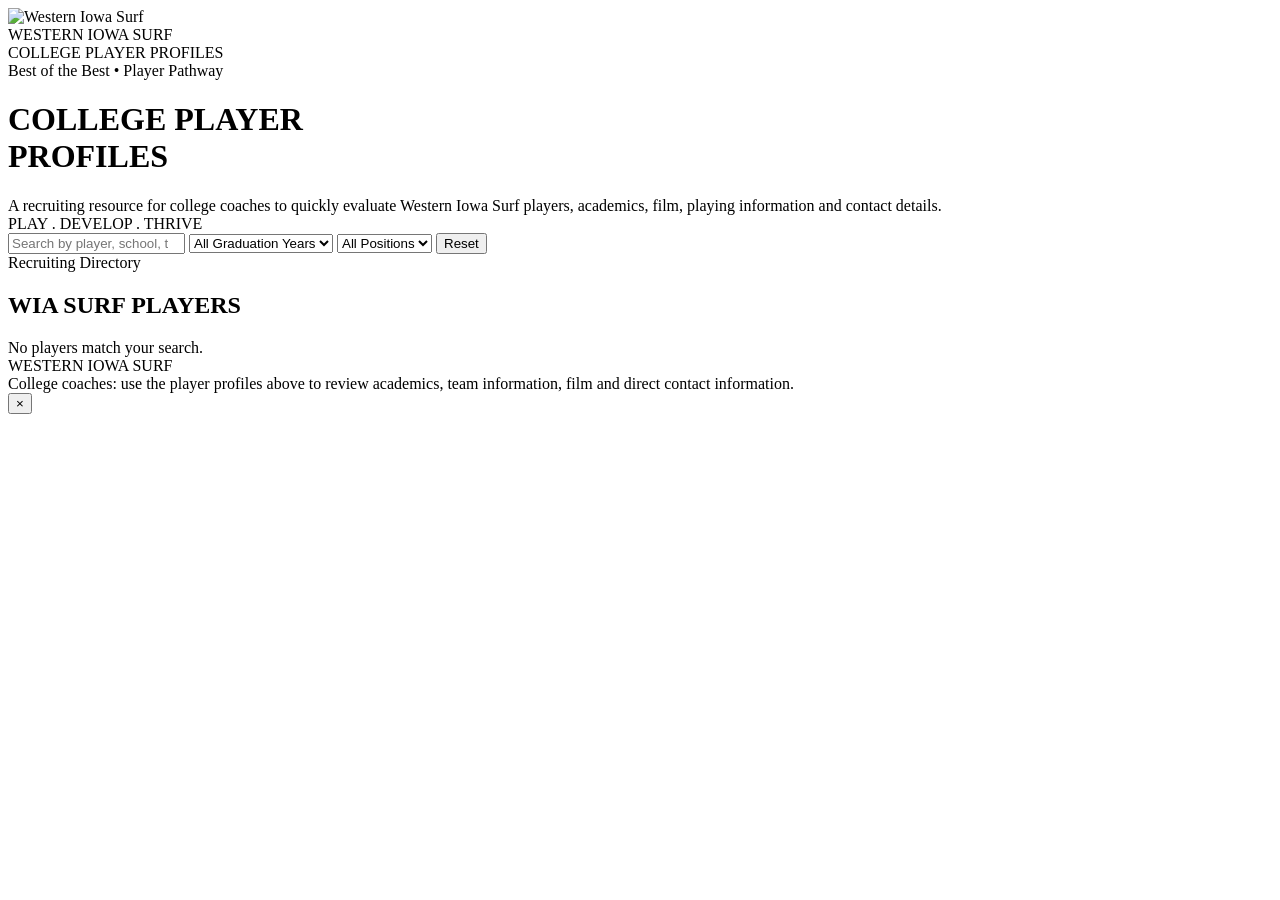
==== index.html @ 4f813269 "Add files via upload" ====
<!DOCTYPE html>
<html lang="en">
<head>
<meta charset="UTF-8">
<meta name="viewport" content="width=device-width, initial-scale=1.0">
<title>Western Iowa Surf | College Player Profiles</title>
<link rel="stylesheet" href="css/style.css">
</head>
<body>

<header class="hero">
  <div class="hero-inner">
    <div class="brand">
      <img class="brand-logo"
        src="https://westerniowasurf.com/wp-content/uploads/2022/02/SURF-WAVE-BLACK-SQUARE-300x300-1-150x150.png"
        alt="Western Iowa Surf">
      <div>
        <div class="brand-name">WESTERN IOWA SURF</div>
        <div class="brand-sub">COLLEGE PLAYER PROFILES</div>
      </div>
    </div>

    <div class="eyebrow">Best of the Best • Player Pathway</div>
    <h1>COLLEGE <span>PLAYER</span><br>PROFILES</h1>
    <div class="hero-copy">
      A recruiting resource for college coaches to quickly evaluate Western Iowa Surf players,
      academics, film, playing information and contact details.
    </div>
    <div class="hero-tagline">PLAY . <span>DEVELOP</span> . THRIVE</div>
  </div>
</header>

<main class="container">
  <div class="controls">
    <input id="search" class="control" type="search" placeholder="Search by player, school, team...">
    <select id="year" class="control">
      <option value="">All Graduation Years</option>
    </select>
    <select id="position" class="control">
      <option value="">All Positions</option>
    </select>
    <button class="btn btn-secondary" onclick="clearFilters()">Reset</button>
  </div>

  <section class="section">
    <div class="section-head">
      <div>
        <div class="eyebrow">Recruiting Directory</div>
        <h2 class="section-title">WIA SURF <span>PLAYERS</span></h2>
      </div>
      <div id="results" class="results"></div>
    </div>

    <div id="playerGrid" class="grid"></div>
    <div id="empty" class="empty">No players match your search.</div>
  </section>
</main>

<footer class="footer">
  <div class="container footer-inner">
    <div class="footer-brand">WESTERN IOWA <span>SURF</span></div>
    <div class="footer-note">
      College coaches: use the player profiles above to review academics, team information,
      film and direct contact information.
    </div>
  </div>
</footer>

<div id="modal" class="modal" onclick="closeModal(event)">
  <div class="modal-box" onclick="event.stopPropagation()">
    <div class="modal-head">
      <div class="modal-head-left">
        <div id="modalAvatarWrap"></div>
        <div>
          <div id="modalName" class="modal-name"></div>
          <div id="modalMeta" class="modal-meta"></div>
        </div>
      </div>
      <button class="close" onclick="hideModal()">×</button>
    </div>
    <div id="modalContent" class="modal-content"></div>
  </div>
</div>

<script src="js/players.js"></script>
<script src="js/app.js"></script>
</body>
</html>
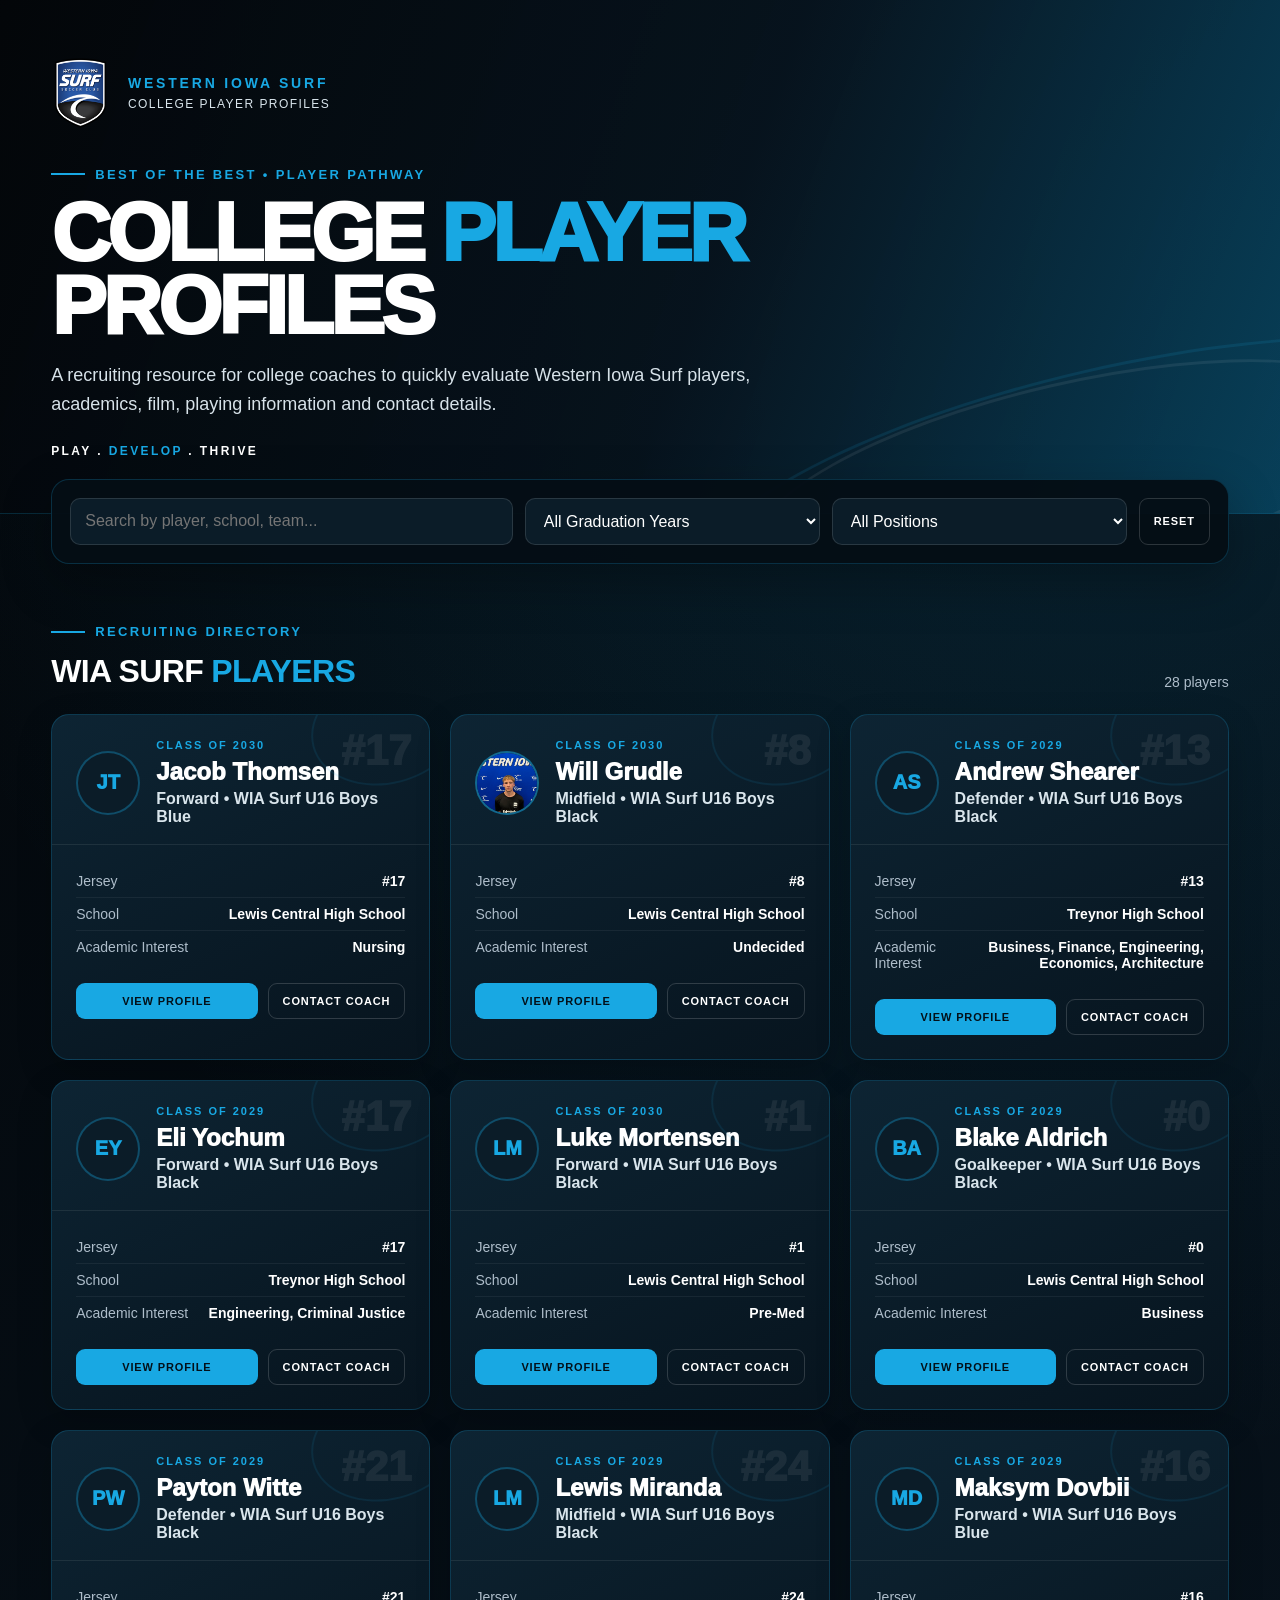
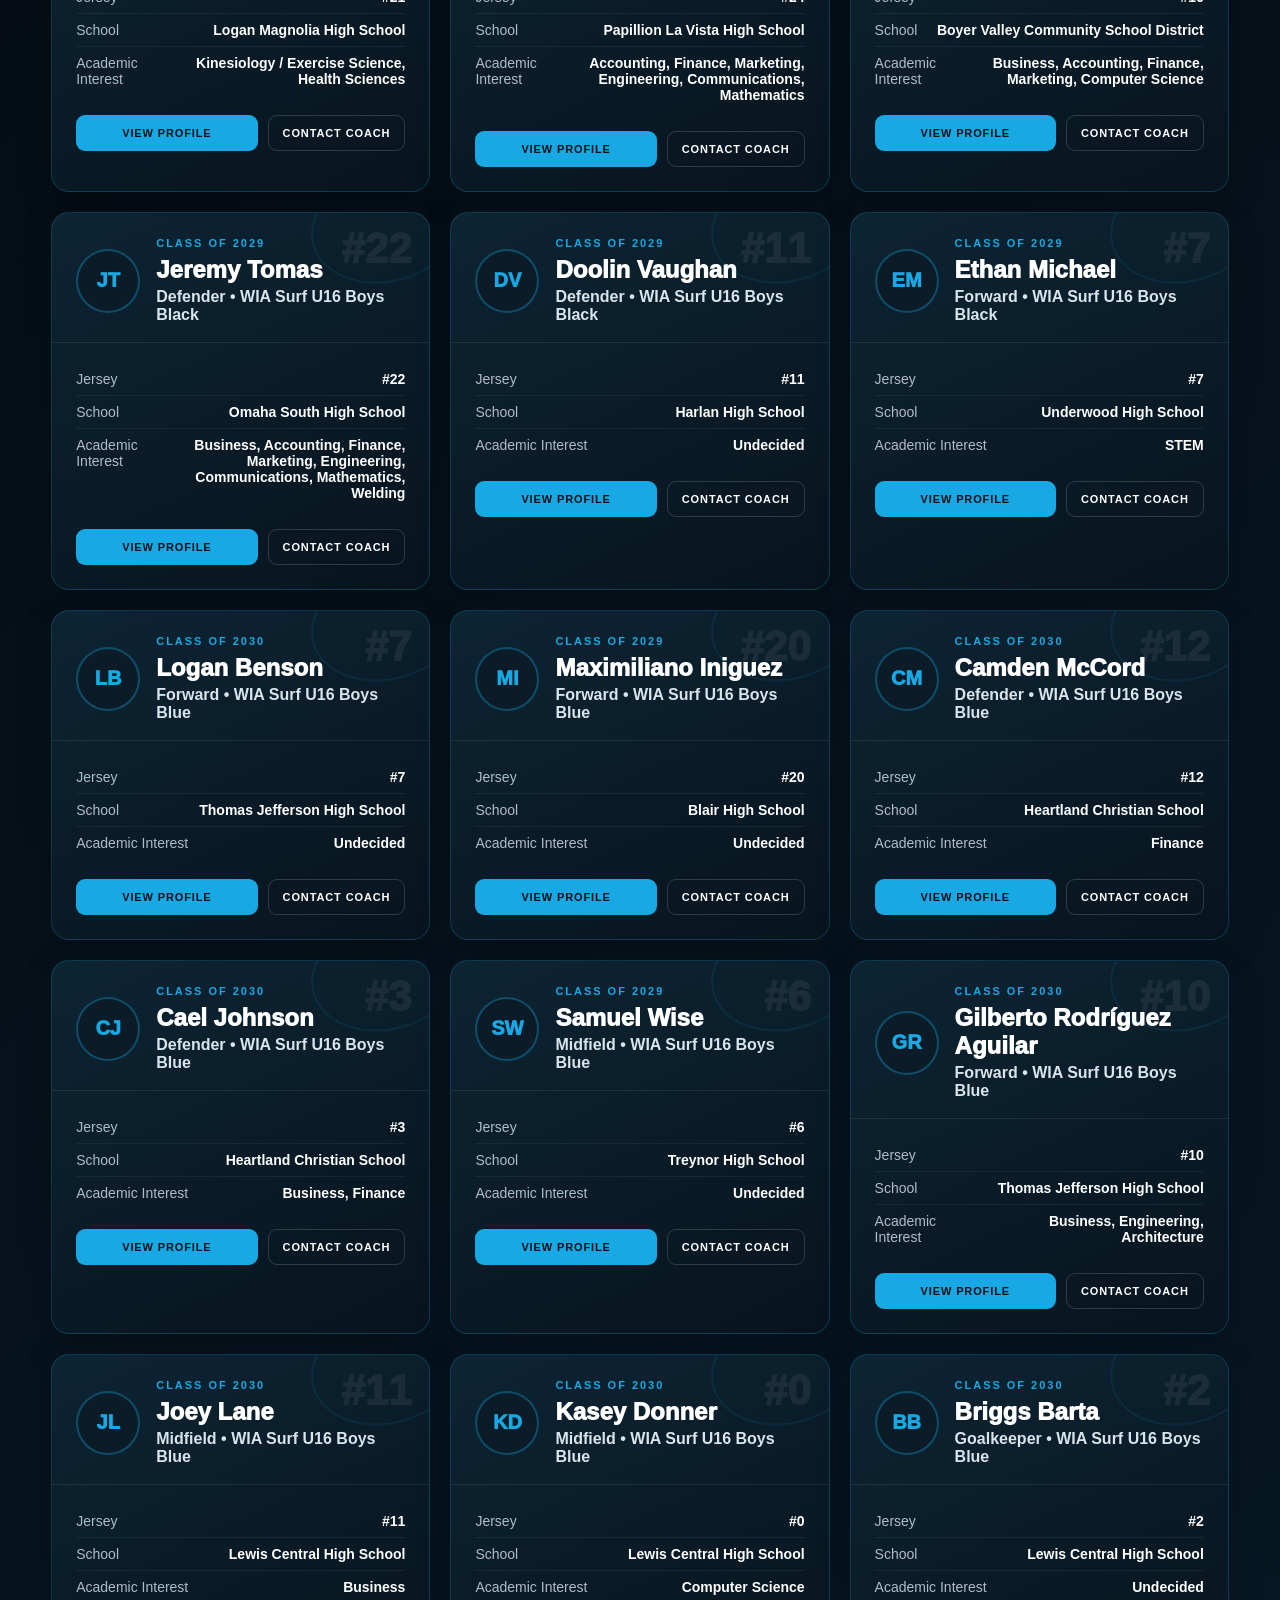
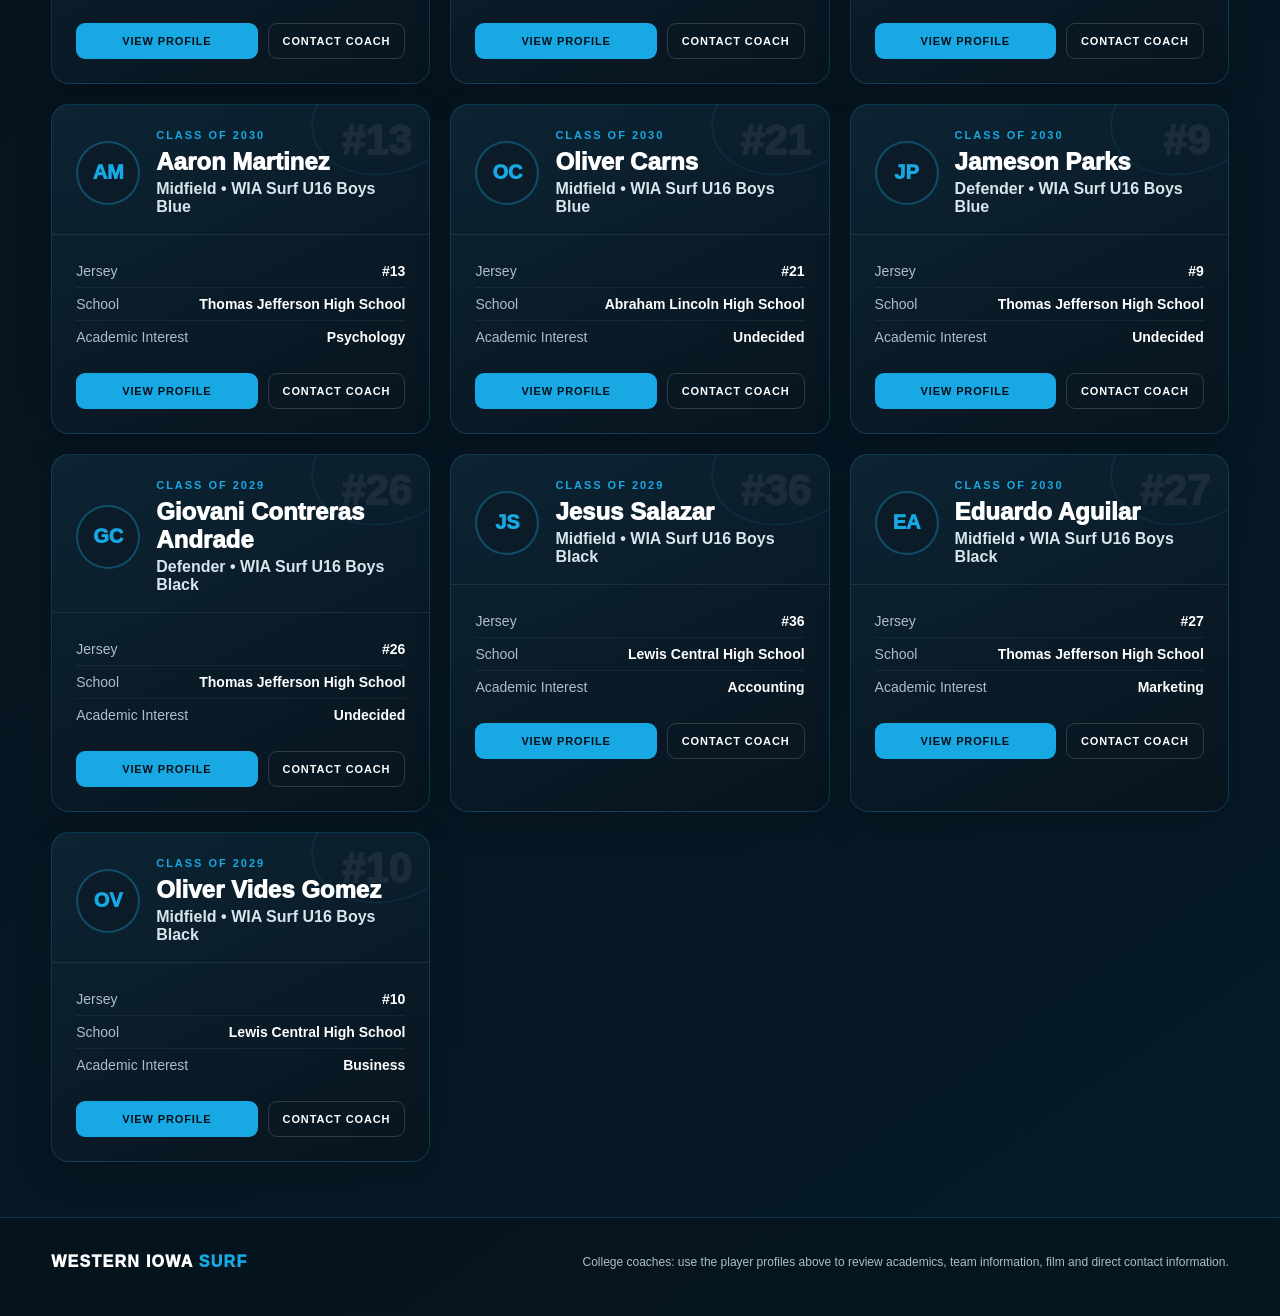
==== commit 333dadf8: "Add files via upload" ====
--- a/index.html
+++ b/index.html
@@ -12,7 +12,7 @@
   <div class="hero-inner">
     <div class="brand">
       <img class="brand-logo"
-        src="https://westerniowasurf.com/wp-content/uploads/2022/02/SURF-WAVE-BLACK-SQUARE-300x300-1-150x150.png"
+        src="images/team-logo.png"
         alt="Western Iowa Surf">
       <div>
         <div class="brand-name">WESTERN IOWA SURF</div>
--- a/css/style.css
+++ b/css/style.css
@@ -0,0 +1,218 @@
+:root{
+  --surf-blue:#18a8e3;
+  --surf-blue-dark:#0877a8;
+  --navy:#07121c;
+  --navy-2:#0c1d2a;
+  --black:#030609;
+  --white:#ffffff;
+  --muted:#aebdca;
+  --line:rgba(24,168,227,.22);
+  --card:rgba(11,29,42,.94);
+  --shadow:0 18px 50px rgba(0,0,0,.28);
+}
+*{box-sizing:border-box}
+html{scroll-behavior:smooth}
+body{
+  margin:0;
+  font-family:Arial,Helvetica,sans-serif;
+  color:var(--white);
+  background:
+    radial-gradient(circle at 85% 5%,rgba(24,168,227,.16),transparent 28%),
+    linear-gradient(145deg,var(--black),var(--navy) 52%,#061b28);
+}
+button,input,select{font:inherit}
+button{cursor:pointer}
+a{color:inherit;text-decoration:none}
+
+.hero{
+  position:relative;
+  overflow:hidden;
+  min-height:390px;
+  display:flex;
+  align-items:center;
+  border-bottom:1px solid var(--line);
+  background:
+    linear-gradient(110deg,rgba(3,6,9,.98) 0%,rgba(7,18,28,.93) 55%,rgba(8,71,100,.8) 100%);
+}
+.hero:before,.hero:after{
+  content:"";
+  position:absolute;
+  width:850px;height:240px;
+  border:3px solid rgba(24,168,227,.12);
+  border-radius:50%;
+  transform:rotate(-13deg);
+  right:-260px;bottom:-100px;
+}
+.hero:after{
+  width:650px;height:190px;
+  right:-120px;bottom:-65px;
+  border-color:rgba(255,255,255,.07);
+}
+.hero-inner{position:relative;z-index:2;width:min(1180px,92%);margin:auto;padding:55px 0}
+.brand{
+  display:flex;align-items:center;gap:18px;margin-bottom:30px
+}
+.brand-logo{
+  height:76px;width:auto;object-fit:contain;
+}
+.brand-name{font-size:14px;font-weight:800;letter-spacing:.2em;color:var(--surf-blue)}
+.brand-sub{font-size:12px;letter-spacing:.12em;color:#d9e5ec;margin-top:6px}
+.eyebrow{
+  display:inline-flex;align-items:center;gap:10px;
+  color:var(--surf-blue);font-size:13px;font-weight:900;letter-spacing:.18em;
+  text-transform:uppercase;margin-bottom:14px
+}
+.eyebrow:before{content:"";width:34px;height:2px;background:var(--surf-blue)}
+h1{
+  font-size:clamp(42px,7vw,82px);line-height:.9;margin:0 0 18px;
+  text-transform:uppercase;letter-spacing:-.045em;font-weight:950
+}
+h1 span{color:var(--surf-blue)}
+.hero-copy{max-width:730px;color:#d7e2e9;font-size:18px;line-height:1.6}
+.hero-tagline{
+  margin-top:25px;font-size:12px;font-weight:900;letter-spacing:.2em;
+  color:white;text-transform:uppercase
+}
+.hero-tagline span{color:var(--surf-blue)}
+
+.container{width:min(1180px,92%);margin:auto}
+.controls{
+  margin-top:-35px;position:relative;z-index:5;
+  background:rgba(5,14,21,.96);border:1px solid var(--line);
+  box-shadow:var(--shadow);border-radius:18px;padding:18px;
+  display:grid;grid-template-columns:1.5fr 1fr 1fr auto;gap:12px
+}
+.control{
+  width:100%;border:1px solid rgba(255,255,255,.12);background:#0b1c28;
+  color:white;border-radius:10px;padding:13px 14px;outline:none
+}
+.control:focus{border-color:var(--surf-blue);box-shadow:0 0 0 3px rgba(24,168,227,.12)}
+.section{padding:55px 0}
+.section-head{
+  display:flex;justify-content:space-between;gap:20px;align-items:end;margin-bottom:24px
+}
+.section-title{
+  margin:0;font-size:32px;text-transform:uppercase;letter-spacing:-.02em
+}
+.section-title span{color:var(--surf-blue)}
+.results{color:var(--muted);font-size:14px}
+
+.grid{display:grid;grid-template-columns:repeat(3,1fr);gap:20px}
+.card{
+  position:relative;overflow:hidden;background:linear-gradient(155deg,#0d2433,#07141e);
+  border:1px solid var(--line);border-radius:18px;box-shadow:0 12px 35px rgba(0,0,0,.18);
+  transition:.2s transform,.2s border-color
+}
+.card:hover{transform:translateY(-5px);border-color:rgba(24,168,227,.65)}
+.card-top{padding:24px 24px 18px;border-bottom:1px solid rgba(255,255,255,.08);display:flex;gap:16px;align-items:center}
+.card-top:after{
+  content:"";position:absolute;right:-35px;top:-45px;width:150px;height:110px;
+  border:2px solid rgba(24,168,227,.1);border-radius:50%;transform:rotate(-15deg)
+}
+.avatar{
+  width:64px;height:64px;border-radius:50%;object-fit:cover;flex:0 0 auto;
+  border:2px solid rgba(24,168,227,.55);background:#0b1c28
+}
+.avatar-fallback{
+  width:64px;height:64px;border-radius:50%;flex:0 0 auto;
+  border:2px solid rgba(24,168,227,.35);background:#0b1c28;
+  display:flex;align-items:center;justify-content:center;
+  font-weight:950;font-size:20px;color:var(--surf-blue)
+}
+.card-top-text{min-width:0}
+.jersey{
+  position:absolute;right:18px;top:15px;font-size:42px;line-height:1;
+  font-weight:950;color:rgba(255,255,255,.07)
+}
+.class{font-size:11px;font-weight:900;letter-spacing:.18em;color:var(--surf-blue);text-transform:uppercase}
+.name{font-size:24px;font-weight:950;margin:7px 0 4px}
+.position{color:#d9e5ec;font-weight:700}
+.card-body{padding:20px 24px}
+.info-row{display:flex;justify-content:space-between;gap:15px;padding:8px 0;border-bottom:1px solid rgba(255,255,255,.06);font-size:14px}
+.info-row:last-child{border-bottom:0}
+.label{color:var(--muted)}
+.value{text-align:right;font-weight:700}
+.card-actions{display:flex;gap:10px;padding:0 24px 24px}
+.btn{
+  border:0;border-radius:9px;padding:11px 14px;font-weight:900;
+  text-transform:uppercase;font-size:11px;letter-spacing:.08em;transition:.2s
+}
+.btn-primary{background:var(--surf-blue);color:#031019;flex:1}
+.btn-primary:hover{background:#53c5ef}
+.btn-secondary{background:transparent;color:white;border:1px solid rgba(255,255,255,.16)}
+.btn-secondary:hover{border-color:var(--surf-blue);color:var(--surf-blue)}
+
+.empty{
+  display:none;text-align:center;padding:60px 20px;border:1px dashed rgba(255,255,255,.15);
+  border-radius:16px;color:var(--muted)
+}
+
+.footer{
+  border-top:1px solid var(--line);padding:35px 0 45px;background:rgba(0,0,0,.2)
+}
+.footer-inner{display:flex;justify-content:space-between;gap:20px;align-items:center}
+.footer-brand{font-weight:950;letter-spacing:.08em}
+.footer-brand span{color:var(--surf-blue)}
+.footer-note{color:var(--muted);font-size:12px;line-height:1.5;text-align:right}
+
+.modal{
+  display:none;position:fixed;inset:0;background:rgba(0,0,0,.78);z-index:100;
+  padding:25px;overflow:auto
+}
+.modal.show{display:flex;align-items:center;justify-content:center}
+.modal-box{
+  width:min(900px,100%);background:#081722;border:1px solid rgba(24,168,227,.35);
+  border-radius:20px;box-shadow:0 30px 90px rgba(0,0,0,.5);overflow:hidden
+}
+.modal-head{
+  padding:28px;background:linear-gradient(115deg,#050b10,#0b3043);
+  display:flex;justify-content:space-between;gap:20px;align-items:center
+}
+.modal-head-left{display:flex;gap:18px;align-items:center;min-width:0}
+.modal-avatar{
+  width:88px;height:88px;border-radius:50%;object-fit:cover;flex:0 0 auto;
+  border:3px solid rgba(24,168,227,.65);background:#0b1c28
+}
+.modal-avatar-fallback{
+  width:88px;height:88px;border-radius:50%;flex:0 0 auto;
+  border:3px solid rgba(24,168,227,.45);background:#0b1c28;
+  display:flex;align-items:center;justify-content:center;
+  font-weight:950;font-size:28px;color:var(--surf-blue)
+}
+.modal-name{font-size:36px;font-weight:950}
+.modal-meta{color:var(--surf-blue);font-weight:900;margin-top:5px}
+.close{background:none;border:0;color:white;font-size:30px}
+.modal-content{padding:28px}
+.profile-grid{display:grid;grid-template-columns:1fr 1fr;gap:16px}
+.profile-section{
+  padding:20px;border:1px solid rgba(255,255,255,.08);border-radius:14px;background:rgba(255,255,255,.025)
+}
+.profile-section h3{
+  margin:0 0 15px;font-size:12px;letter-spacing:.15em;text-transform:uppercase;color:var(--surf-blue)
+}
+.profile-section p{color:#d6e1e8;line-height:1.6;margin:0}
+.profile-full{grid-column:1/-1}
+.film{
+  display:inline-block;margin-top:12px;background:var(--surf-blue);color:#031019;
+  padding:12px 16px;border-radius:9px;font-weight:950;font-size:12px;text-transform:uppercase
+}
+
+@media(max-width:850px){
+  .controls{grid-template-columns:1fr 1fr}
+  .grid{grid-template-columns:repeat(2,1fr)}
+}
+@media(max-width:600px){
+  .hero{min-height:440px}
+  .hero-inner{padding:40px 0}
+  .brand-logo{width:58px;height:58px}
+  .brand-name{font-size:12px}
+  .controls{grid-template-columns:1fr;margin-top:-25px}
+  .grid{grid-template-columns:1fr}
+  .section{padding:42px 0}
+  .section-head{align-items:start;flex-direction:column}
+  .profile-grid{grid-template-columns:1fr}
+  .profile-full{grid-column:auto}
+  .footer-inner{flex-direction:column;align-items:start}
+  .footer-note{text-align:left}
+  .modal-head{flex-wrap:wrap}
+}
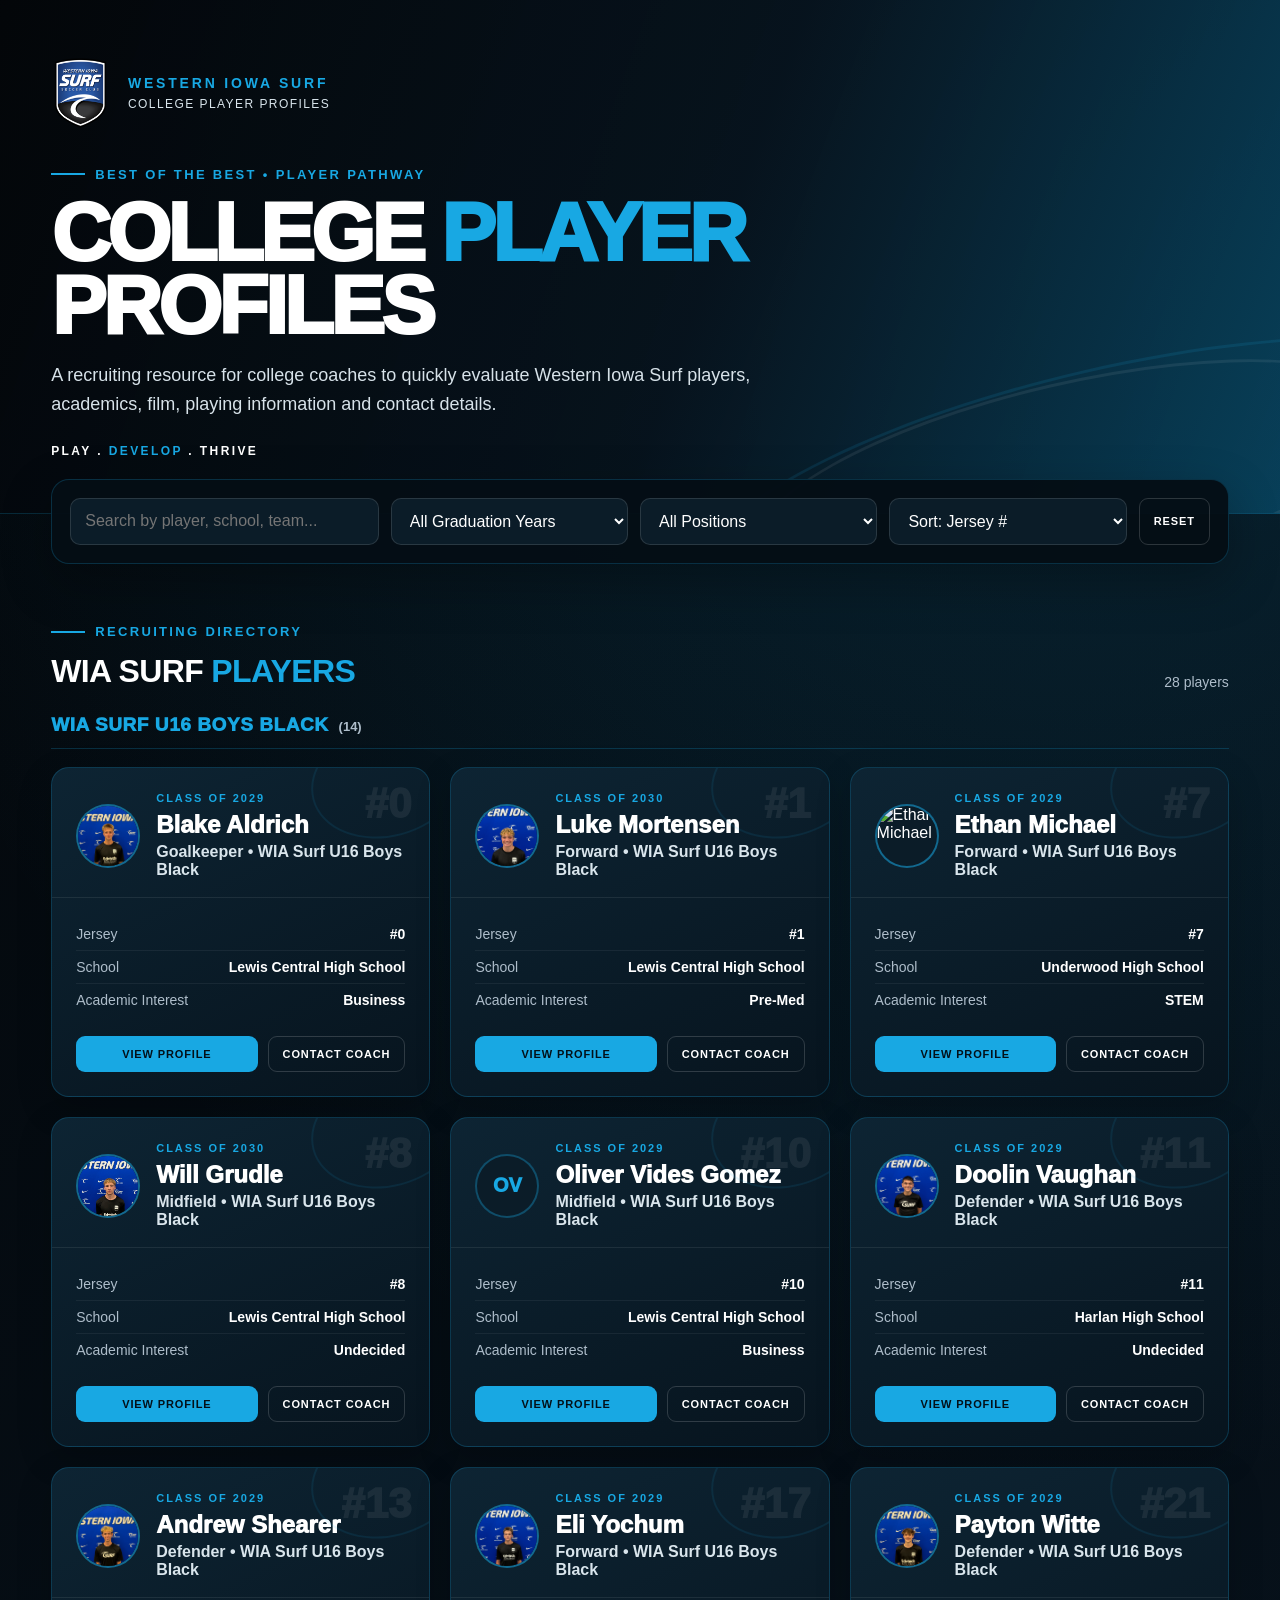
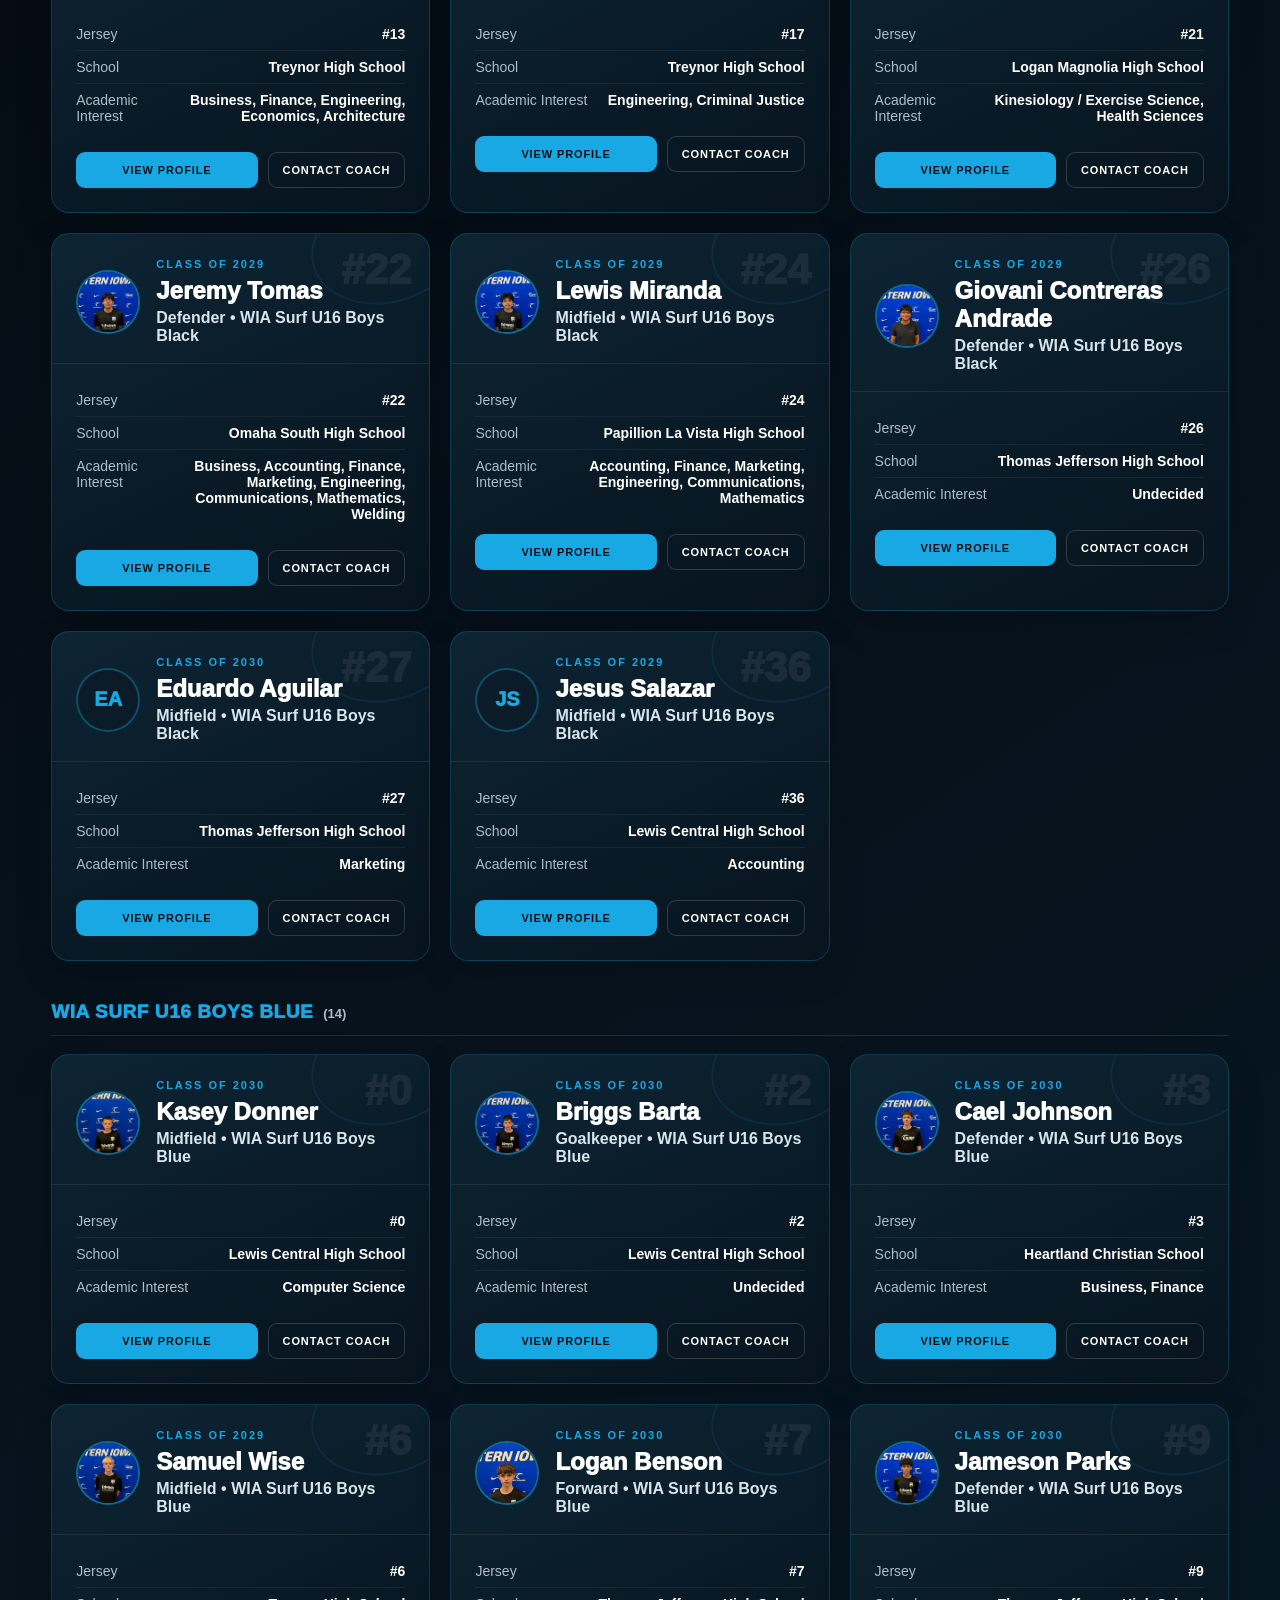
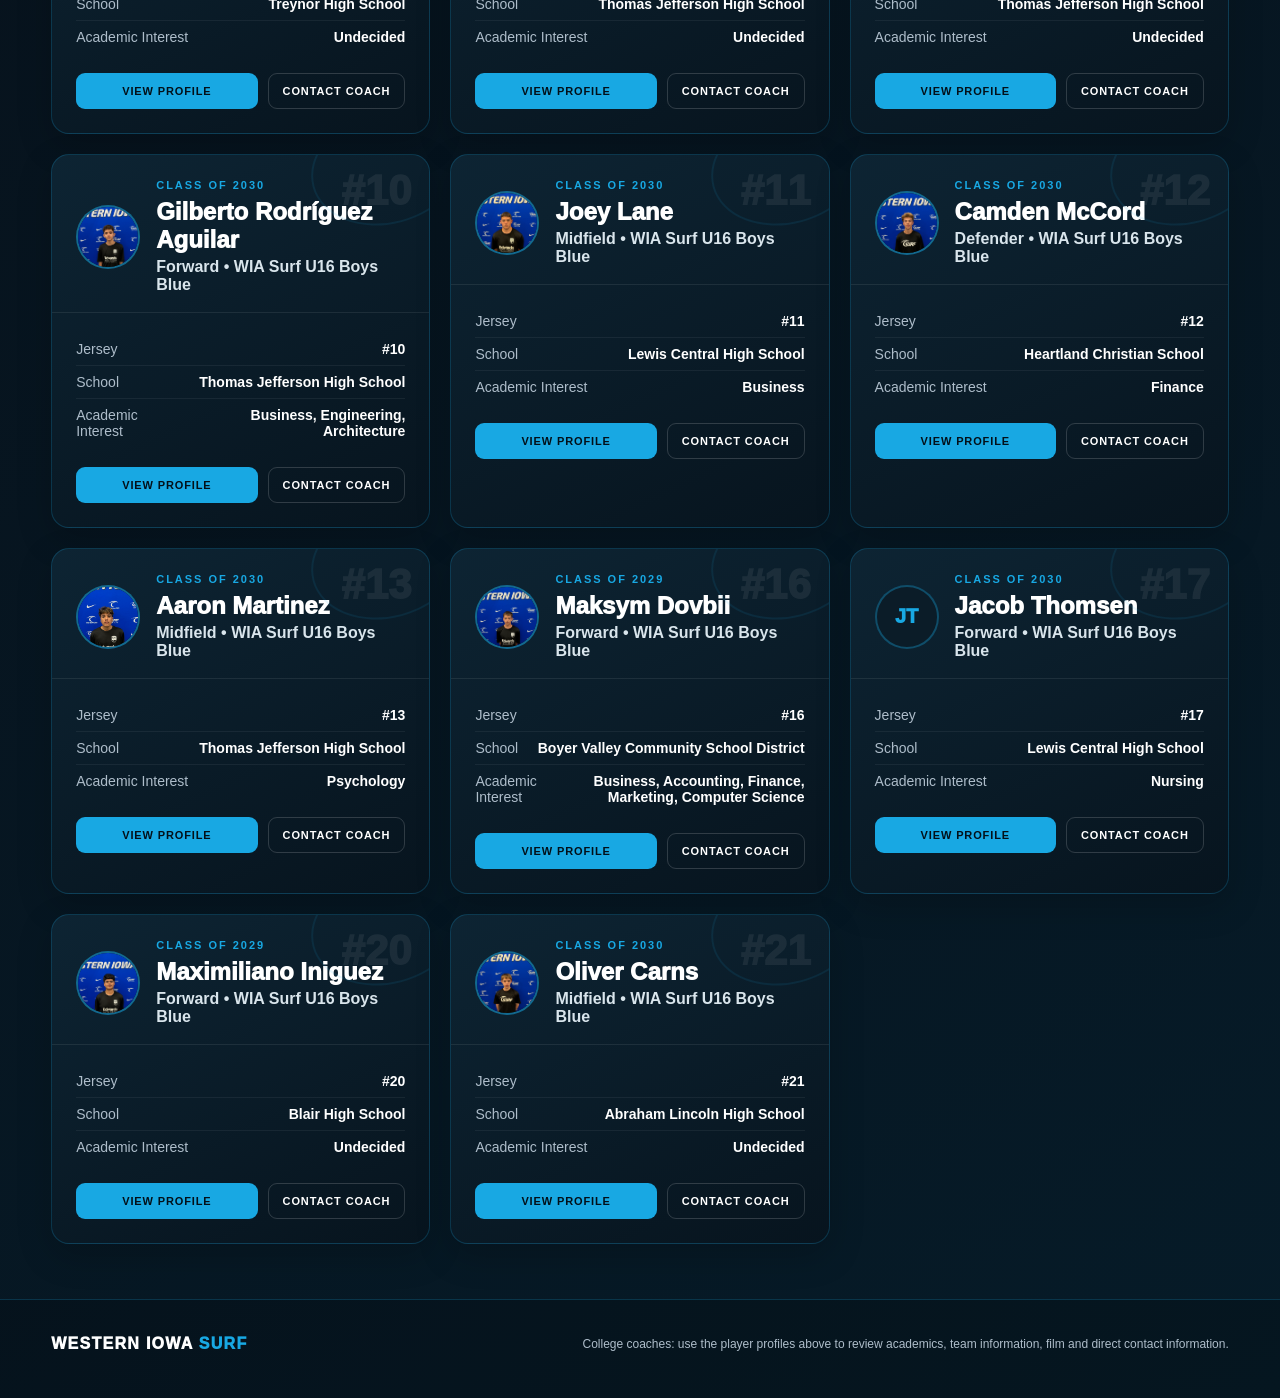
==== commit 86706a88: "Add files via upload" ====
--- a/index.html
+++ b/index.html
@@ -38,6 +38,10 @@
     </select>
     <select id="position" class="control">
       <option value="">All Positions</option>
+    </select>
+    <select id="sort" class="control">
+      <option value="jersey">Sort: Jersey #</option>
+      <option value="name">Sort: Name (A-Z)</option>
     </select>
     <button class="btn btn-secondary" onclick="clearFilters()">Reset</button>
   </div>
--- a/css/style.css
+++ b/css/style.css
@@ -80,7 +80,7 @@
   margin-top:-35px;position:relative;z-index:5;
   background:rgba(5,14,21,.96);border:1px solid var(--line);
   box-shadow:var(--shadow);border-radius:18px;padding:18px;
-  display:grid;grid-template-columns:1.5fr 1fr 1fr auto;gap:12px
+  display:grid;grid-template-columns:1.3fr 1fr 1fr 1fr auto;gap:12px
 }
 .control{
   width:100%;border:1px solid rgba(255,255,255,.12);background:#0b1c28;
@@ -97,6 +97,14 @@
 .section-title span{color:var(--surf-blue)}
 .results{color:var(--muted);font-size:14px}
 
+#playerGrid{display:flex;flex-direction:column;gap:40px}
+.team-group-title{
+  font-size:19px;font-weight:950;text-transform:uppercase;letter-spacing:.03em;
+  color:var(--surf-blue);margin:0 0 18px;padding-bottom:12px;
+  border-bottom:1px solid var(--line);
+  display:flex;align-items:baseline;gap:10px
+}
+.team-group-count{color:var(--muted);font-weight:700;font-size:13px;letter-spacing:0;text-transform:none}
 .grid{display:grid;grid-template-columns:repeat(3,1fr);gap:20px}
 .card{
   position:relative;overflow:hidden;background:linear-gradient(155deg,#0d2433,#07141e);
